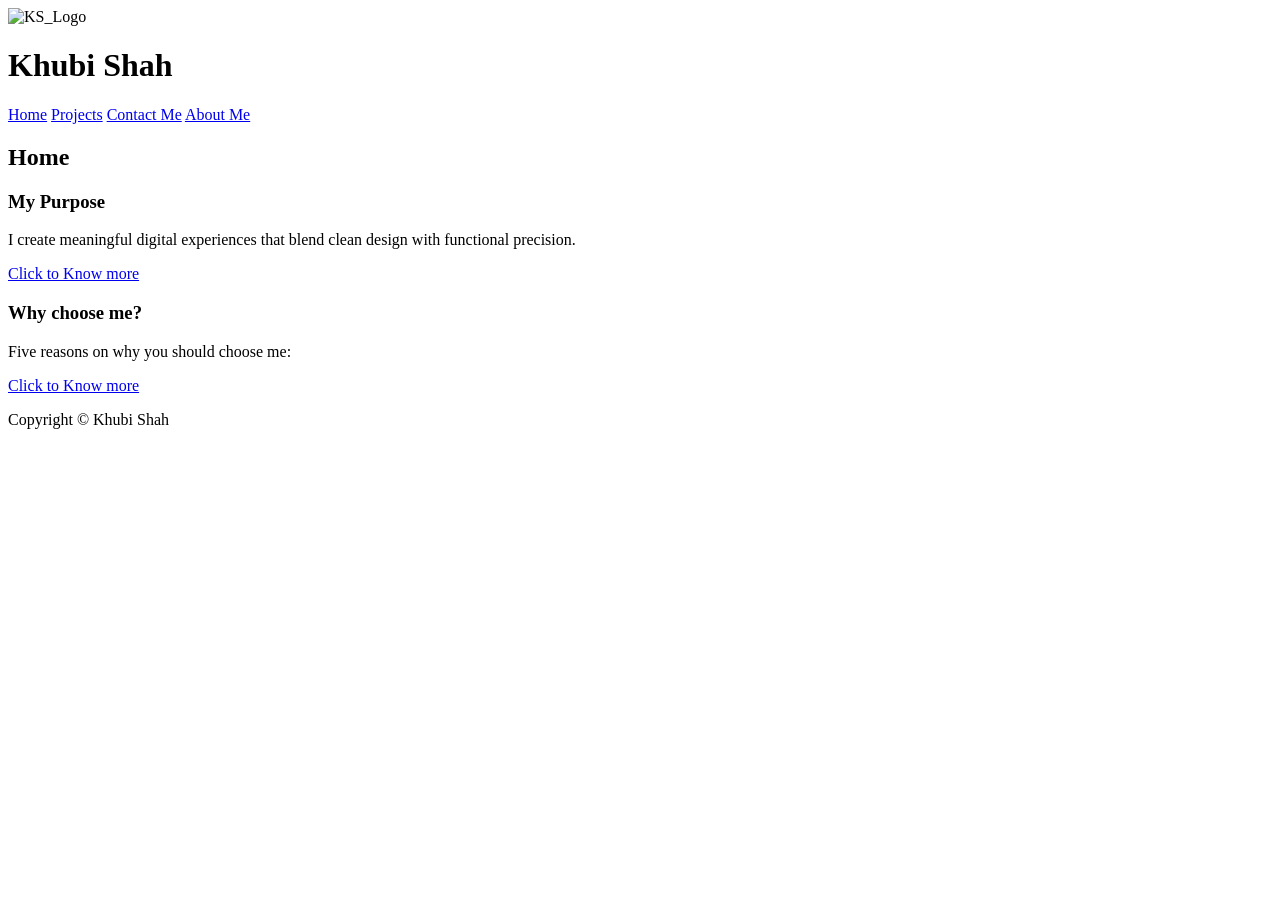
==== index.html @ c925cc27 "Text changes" ====
<!DOCTYPE html>
<html lang="en">

  <head>
    <meta charset="UTF-8">
    <meta name="viewport" content="width=device-width, initial-scale=1.0">
    <meta name="Khubi Shah" content="Home page: The page contains description of what the company is about">
    <link rel="stylesheet" type="text/css" href="styles/styles.css">
    <link rel="stylesheet" type="text/css" href="styles/index.css">
    <title>Khubi Shah | UX Designer & Frontend Developer Portfolio</title>
  </head>

  <body>
    <header>
      <img src="images/logo.png" alt="KS_Logo" loading="lazy">
      <h1>Khubi Shah</h1>
    </header>

    <nav>
      <a href="index.html">Home</a>
      <a href="projects.html">Projects</a>
      <a href="contact_me.html">Contact Me</a>
      <a href="about_me.html">About Me</a>
    </nav>

    <main>
          <h2> Home </h2>
            <div class="row">
              <div class="column">
                <div class="card">
                  <div class="box">
                    <h3>My Purpose</h3>
                    <p>I create meaningful digital experiences that blend clean design with functional precision.</p>
                    <p><a href="session1.html" class="button"> Click to Know more </a></p>
                  </div>
                </div>
              </div>
            </div>

            <div class="row">
              <div class="column">
                <div class="card">
                  <div class="box">
                    <h3>Why choose me?</h3>
                    <p>Five reasons on why you should choose me:</p>
                    <p><a href="session1.html" class="button"> Click to Know more </a></p>
                  </div>
                </div>
              </div>
            </div>
    </main>

    <footer>
      <div id="footer"></div>
      <div class="container">
        <div class="copyright">
          <span>Copyright &copy; <span class="company-name">Khubi Shah</span></span>
        </div>
      </div>
    </footer>

  </body>
</html>
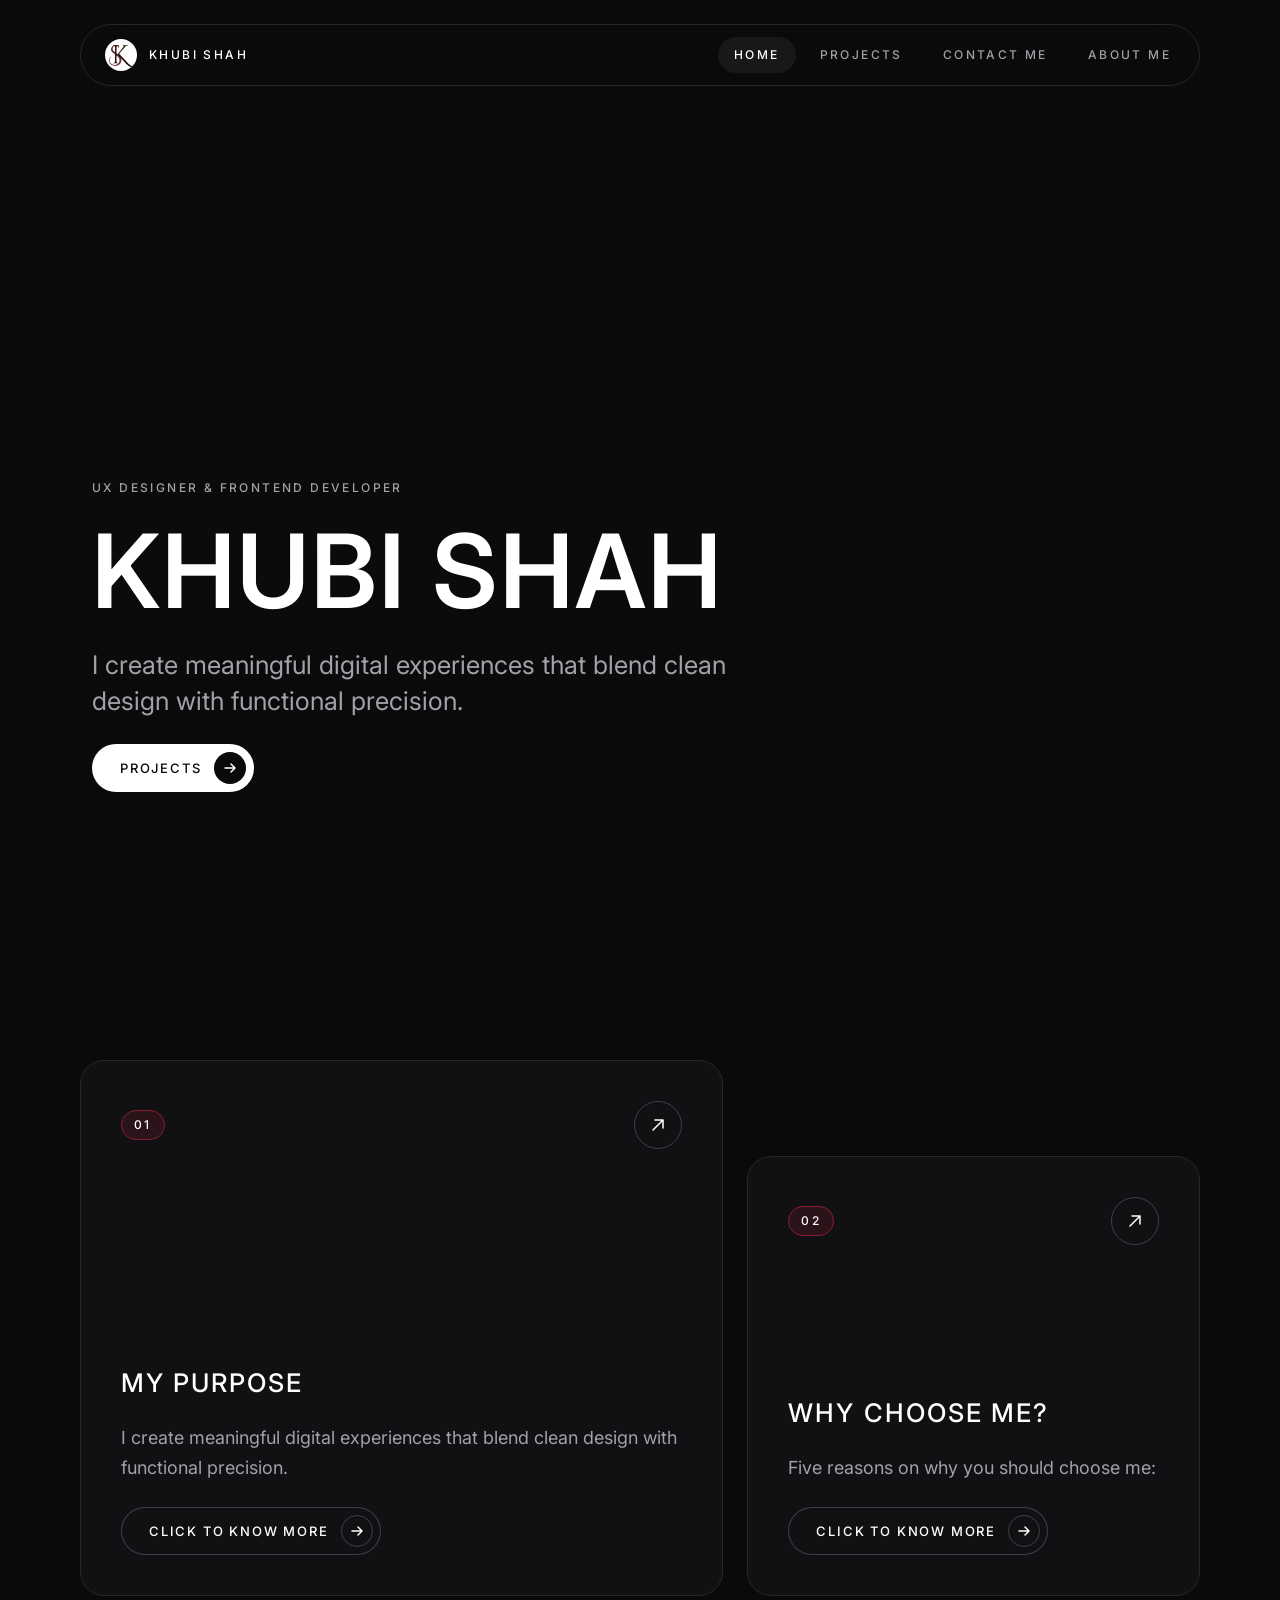
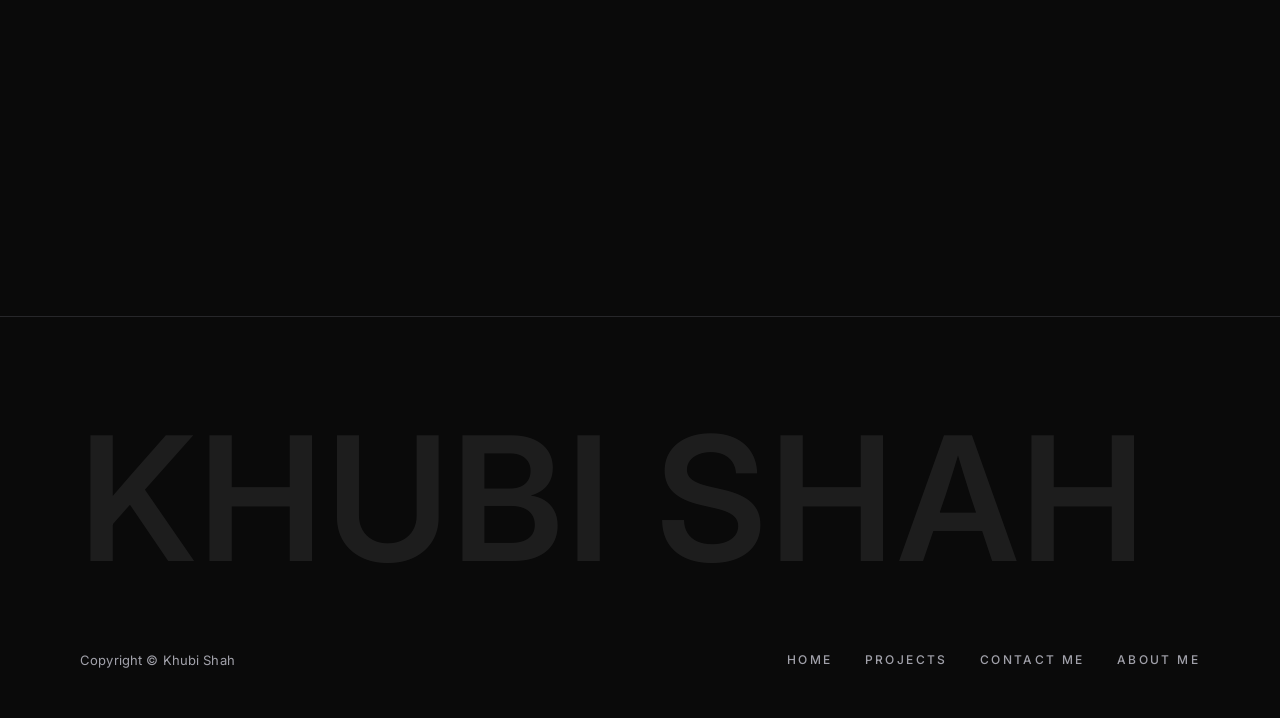
==== commit 75f9a716: "Redesign site in editorial luxury dark-mode style Implements the Figma redesign: shared design token" ====
--- a/index.html
+++ b/index.html
@@ -4,60 +4,81 @@
   <head>
     <meta charset="UTF-8">
     <meta name="viewport" content="width=device-width, initial-scale=1.0">
+    <meta name="theme-color" content="#0A0A0A">
     <meta name="Khubi Shah" content="Home page: The page contains description of what the company is about">
+    <link rel="preconnect" href="https://fonts.googleapis.com">
+    <link rel="preconnect" href="https://fonts.gstatic.com" crossorigin>
+    <link rel="stylesheet" href="https://fonts.googleapis.com/css2?family=Inter:wght@300;400;500;600&display=swap">
+    <script>document.documentElement.classList.add('js')</script>
     <link rel="stylesheet" type="text/css" href="styles/styles.css">
     <link rel="stylesheet" type="text/css" href="styles/index.css">
-    <title>Khubi Shah | UX Designer & Frontend Developer Portfolio</title>
+    <title>Khubi Shah | UX Designer &amp; Frontend Developer Portfolio</title>
   </head>
 
   <body>
-    <header>
-      <img src="images/logo.png" alt="KS_Logo" loading="lazy">
-      <h1>Khubi Shah</h1>
+    <header class="site-header">
+      <a class="brand" href="index.html">
+        <img src="images/logo.png" alt="KS_Logo" loading="lazy">
+        <span>Khubi Shah</span>
+      </a>
+      <button class="menu-toggle" aria-expanded="false" aria-controls="site-nav" aria-label="Menu"><span></span><span></span></button>
+      <nav id="site-nav" aria-label="Primary">
+        <a class="nav-link" href="index.html" aria-current="page">Home</a>
+        <a class="nav-link" href="projects.html">Projects</a>
+        <a class="nav-link" href="contact_me.html">Contact Me</a>
+        <a class="nav-link" href="about_me.html">About Me</a>
+      </nav>
     </header>
 
-    <nav>
-      <a href="index.html">Home</a>
-      <a href="projects.html">Projects</a>
-      <a href="contact_me.html">Contact Me</a>
-      <a href="about_me.html">About Me</a>
-    </nav>
+    <main>
+      <section class="hero">
+        <div class="hero-frame">
+          <div class="hero-content wrap">
+            <p class="eyebrow" data-reveal>UX Designer &amp; Frontend Developer</p>
+            <h1 class="display" data-reveal style="--d:80ms">Khubi Shah</h1>
+            <h2 class="visually-hidden">Home</h2>
+            <p class="subtitle" data-reveal style="--d:160ms">I create meaningful digital experiences that blend clean design with functional precision.</p>
+            <p data-reveal style="--d:240ms"><a href="projects.html" class="button">Projects</a></p>
+          </div>
+        </div>
+      </section>
 
-    <main>
-          <h2> Home </h2>
-            <div class="row">
-              <div class="column">
-                <div class="card">
-                  <div class="box">
-                    <h3>My Purpose</h3>
-                    <p>I create meaningful digital experiences that blend clean design with functional precision.</p>
-                    <p><a href="session1.html" class="button"> Click to Know more </a></p>
-                  </div>
-                </div>
-              </div>
+      <section class="section wrap features">
+        <div class="feature-col" data-reveal>
+          <article class="card-feature">
+            <div class="card-top"><span class="tag tag--heritage">01</span><span class="chip" aria-hidden="true"></span></div>
+            <div class="card-body">
+              <h3>My Purpose</h3>
+              <p>I create meaningful digital experiences that blend clean design with functional precision.</p>
+              <a href="session1.html" class="button button--ghost">Click to Know more</a>
             </div>
-
-            <div class="row">
-              <div class="column">
-                <div class="card">
-                  <div class="box">
-                    <h3>Why choose me?</h3>
-                    <p>Five reasons on why you should choose me:</p>
-                    <p><a href="session1.html" class="button"> Click to Know more </a></p>
-                  </div>
-                </div>
-              </div>
+          </article>
+        </div>
+        <div class="feature-col feature-col--offset" data-reveal style="--d:120ms">
+          <article class="card-feature">
+            <div class="card-top"><span class="tag tag--heritage">02</span><span class="chip" aria-hidden="true"></span></div>
+            <div class="card-body">
+              <h3>Why choose me?</h3>
+              <p>Five reasons on why you should choose me:</p>
+              <a href="session1.html" class="button button--ghost">Click to Know more</a>
             </div>
+          </article>
+        </div>
+      </section>
     </main>
 
-    <footer>
-      <div id="footer"></div>
-      <div class="container">
-        <div class="copyright">
-          <span>Copyright &copy; <span class="company-name">Khubi Shah</span></span>
-        </div>
+    <footer class="site-footer">
+      <div class="wordmark" aria-hidden="true">Khubi Shah</div>
+      <div class="footer-bar">
+        <p>Copyright &copy; <span class="company-name">Khubi Shah</span></p>
+        <nav class="footer-links" aria-label="Footer">
+          <a href="index.html">Home</a>
+          <a href="projects.html">Projects</a>
+          <a href="contact_me.html">Contact Me</a>
+          <a href="about_me.html">About Me</a>
+        </nav>
       </div>
     </footer>
-
+    <script src="scripts/main.js" defer></script>
   </body>
-</html>+</html>
--- a/styles/styles.css
+++ b/styles/styles.css
@@ -0,0 +1,241 @@
+/* ==========================================================================
+   Khubi Shah Portfolio: luxury editorial dark-mode design system
+   Tokens mirror the Figma variables (Color / Spacing / Radius) and text styles.
+   ========================================================================== */
+:root {
+  /* color/* */
+  --bg-base: #0A0A0A;
+  --bg-raised: #0D0D0D;
+  --surface-card: #111113;
+  --surface-hover: #18181B;
+  --border-default: #27272A;
+  --border-strong: #3F3F46;
+  --text-primary: #FFFFFF;
+  --text-muted: #A1A1AA;
+  --text-subtle: #71717A;
+  --cta-fill: #FFFFFF;
+  --cta-on-fill: #0A0A0A;
+  --accent-heritage: #8C1C34;
+  --state-error: #F87171;
+  --state-success: #4ADE80;
+
+  /* type */
+  --font: 'Inter', system-ui, -apple-system, 'Segoe UI', Arial, sans-serif;
+
+  /* radius/* */
+  --r-md: 16px;
+  --r-lg: 24px;
+  --r-xl: 40px;
+  --r-pill: 999px;
+
+  /* layout */
+  --margin: 80px;
+  --section-y: 160px;
+  --max: 1440px;
+  --ease: cubic-bezier(0.22, 1, 0.36, 1);
+
+  /* swap this to change the home hero image */
+  --hero-image: url('../images/website.png');
+}
+@media (max-width: 1024px) { :root { --margin: 40px; --section-y: 120px; } }
+@media (max-width: 768px)  { :root { --margin: 20px; --section-y: 96px; } }
+
+*, *::before, *::after { box-sizing: border-box; }
+html { scroll-behavior: smooth; background: var(--bg-base); }
+body {
+  margin: 0;
+  background: var(--bg-base);
+  color: var(--text-primary);
+  font-family: var(--font);
+  font-size: 16px;
+  line-height: 1.625;
+  -webkit-font-smoothing: antialiased;
+}
+img { max-width: 100%; display: block; }
+a { color: inherit; }
+:focus-visible { outline: 2px solid var(--text-primary); outline-offset: 3px; }
+::selection { background: var(--accent-heritage); color: #fff; }
+
+/* ---------- type styles (type/*) ---------- */
+.display, h1, h2, h3 { margin: 0; font-weight: 600; text-transform: uppercase; color: var(--text-primary); }
+.display { font-size: clamp(52px, 8vw, 112px); line-height: 1; letter-spacing: 0.02em; }
+h1 { font-size: clamp(40px, 5vw, 72px); line-height: 1.06; letter-spacing: 0.04em; }
+h2 { font-size: clamp(32px, 3.4vw, 48px); line-height: 1.17; letter-spacing: 0.06em; }
+h3 { font-size: clamp(22px, 2vw, 28px); line-height: 1.3; letter-spacing: 0.08em; font-weight: 500; }
+.subtitle { font-size: clamp(22px, 2vw, 28px); line-height: 1.43; margin: 0; }
+.lead, .body-lg { font-size: 18px; line-height: 1.67; color: var(--text-muted); margin: 0; }
+p { margin: 0; }
+.eyebrow {
+  margin: 0; font-size: 12px; line-height: 16px; font-weight: 500;
+  letter-spacing: 0.2em; text-transform: uppercase; color: var(--text-muted);
+}
+.eyebrow.subtle { color: var(--text-subtle); }
+
+.wrap { width: 100%; max-width: var(--max); margin: 0 auto; padding-left: var(--margin); padding-right: var(--margin); }
+
+/* ---------- header (floating glass pill) ---------- */
+.site-header {
+  position: fixed; top: 24px; left: 50%; transform: translateX(-50%);
+  width: min(1280px, calc(100% - 2 * var(--margin)));
+  display: flex; align-items: center; justify-content: space-between;
+  padding: 12px 12px 12px 24px;
+  background: rgba(10, 10, 10, 0.6);
+  -webkit-backdrop-filter: blur(24px); backdrop-filter: blur(24px);
+  border: 1px solid var(--border-default);
+  border-radius: var(--r-pill);
+  z-index: 100;
+  transition: background 0.3s var(--ease), border-color 0.3s var(--ease);
+}
+.site-header.is-scrolled { background: rgba(10, 10, 10, 0.88); border-color: var(--border-strong); }
+.brand { display: flex; align-items: center; gap: 12px; text-decoration: none; }
+.brand img { width: 32px; height: 32px; border-radius: 50%; background: #fff; object-fit: contain; }
+.brand span { font-size: 12px; font-weight: 500; letter-spacing: 0.2em; text-transform: uppercase; }
+.site-header nav { display: flex; align-items: center; gap: 8px; }
+.nav-link {
+  position: relative; padding: 10px 16px; border-radius: var(--r-pill);
+  font-size: 12px; line-height: 16px; font-weight: 500; letter-spacing: 0.2em; text-transform: uppercase;
+  text-decoration: none; color: var(--text-muted);
+  transition: color 0.25s var(--ease), background 0.25s var(--ease);
+}
+.nav-link::after {
+  content: ""; position: absolute; left: 16px; right: 16px; bottom: 6px; height: 1px;
+  background: var(--accent-heritage); transform: scaleX(0); transform-origin: left;
+  transition: transform 0.25s var(--ease);
+}
+.nav-link:hover { color: var(--text-primary); }
+.nav-link:hover::after { transform: scaleX(1); }
+.nav-link[aria-current="page"] { color: var(--text-primary); background: var(--surface-hover); }
+.nav-link[aria-current="page"]::after { display: none; }
+.menu-toggle { display: none; }
+
+@media (max-width: 768px) {
+  .site-header { top: 12px; width: calc(100% - 24px); padding: 8px 8px 8px 16px; }
+  .menu-toggle {
+    display: grid; place-items: center; width: 44px; height: 44px; border-radius: 50%;
+    background: transparent; border: 1px solid var(--border-strong); cursor: pointer; padding: 0; position: relative;
+  }
+  .menu-toggle span { position: absolute; width: 16px; height: 1.5px; background: #fff; transition: transform 0.3s var(--ease); }
+  .menu-toggle span:first-child { transform: translateY(-3px); }
+  .menu-toggle span:last-child { transform: translateY(3px); }
+  .menu-toggle[aria-expanded="true"] span:first-child { transform: rotate(45deg); }
+  .menu-toggle[aria-expanded="true"] span:last-child { transform: rotate(-45deg); }
+  .site-header nav {
+    position: fixed; inset: 0; z-index: -1; background: var(--bg-base);
+    flex-direction: column; justify-content: center; align-items: flex-start; gap: 16px;
+    padding: 96px var(--margin) 48px;
+    opacity: 0; visibility: hidden; transition: opacity 0.4s var(--ease), visibility 0.4s;
+  }
+  .site-header nav.is-open { opacity: 1; visibility: visible; }
+  .nav-link { font-size: clamp(32px, 9vw, 40px); line-height: 1.2; letter-spacing: 0.06em; padding: 8px 0; background: none !important; }
+  .nav-link::after { left: 0; right: 0; bottom: 4px; }
+}
+
+/* ---------- buttons ---------- */
+.button, button.button {
+  display: inline-flex; align-items: center; gap: 12px;
+  padding: 8px 8px 8px 28px; border: 0; border-radius: var(--r-pill);
+  background: var(--cta-fill); color: var(--cta-on-fill);
+  font: 500 13px/16px var(--font); letter-spacing: 0.14em; text-transform: uppercase;
+  text-decoration: none; cursor: pointer;
+  transition: background 0.25s var(--ease), color 0.25s var(--ease), transform 0.1s;
+}
+.button::after {
+  content: ""; width: 32px; height: 32px; border-radius: 50%; flex: none;
+  background: var(--cta-on-fill) url("data:image/svg+xml,%3Csvg xmlns='http://www.w3.org/2000/svg' width='16' height='16' viewBox='0 0 16 16' fill='none'%3E%3Cpath d='M3 8h10M9 4l4 4-4 4' stroke='%23fff' stroke-width='1.5' stroke-linecap='round' stroke-linejoin='round'/%3E%3C/svg%3E") center / 16px no-repeat;
+  border: 1px solid transparent;
+  transition: transform 0.25s var(--ease), background-color 0.25s var(--ease), border-color 0.25s var(--ease);
+}
+.button:hover { background: #E4E4E7; }
+.button:hover::after { transform: translateX(4px); }
+.button:active { transform: scale(0.98); }
+.button--ghost { background: transparent; color: var(--text-primary); box-shadow: inset 0 0 0 1px var(--border-strong); }
+.button--ghost::after { background-color: transparent; border-color: var(--border-strong); }
+.button--ghost:hover { background: var(--cta-fill); color: var(--cta-on-fill); }
+.button--ghost:hover::after { background-color: var(--cta-on-fill); border-color: var(--cta-on-fill); }
+.button--block { width: 100%; justify-content: space-between; }
+
+/* ---------- tag + chip ---------- */
+.tag {
+  display: inline-block; padding: 6px 12px; border: 1px solid var(--border-default); border-radius: var(--r-pill);
+  font-size: 12px; line-height: 16px; font-weight: 500; letter-spacing: 0.2em; text-transform: uppercase; color: var(--text-muted);
+}
+.tag--heritage { background: rgba(140, 28, 52, 0.2); border-color: var(--accent-heritage); color: var(--text-primary); }
+.chip {
+  flex: none; width: 48px; height: 48px; border-radius: 50%; border: 1px solid var(--border-strong);
+  background: url("data:image/svg+xml,%3Csvg xmlns='http://www.w3.org/2000/svg' width='16' height='16' viewBox='0 0 16 16' fill='none'%3E%3Cpath d='M3 13L13 3M5 3h8v8' stroke='%23fff' stroke-width='1.5' stroke-linecap='round' stroke-linejoin='round'/%3E%3C/svg%3E") center / 16px no-repeat;
+  transition: border-color 0.3s var(--ease), background-color 0.3s var(--ease), transform 0.4s var(--ease);
+}
+
+/* ---------- feature card ---------- */
+.card-feature {
+  display: flex; flex-direction: column; justify-content: space-between; gap: 48px; height: 100%; min-height: 440px;
+  padding: 40px; background: var(--surface-card); border: 1px solid var(--border-default); border-radius: var(--r-lg);
+  transition: background 0.35s var(--ease), border-color 0.35s var(--ease), box-shadow 0.35s var(--ease);
+}
+.card-feature:hover {
+  background: var(--surface-hover); border-color: var(--border-strong);
+  box-shadow: 0 24px 64px rgba(0, 0, 0, 0.6), 0 0 0 1px rgba(255, 255, 255, 0.08), 0 0 40px rgba(140, 28, 52, 0.25);
+}
+.card-feature:hover .chip { border-color: var(--text-primary); }
+.card-top { display: flex; justify-content: space-between; align-items: center; }
+.card-body { display: flex; flex-direction: column; align-items: flex-start; gap: 24px; }
+.card-body p { color: var(--text-muted); font-size: 18px; line-height: 1.67; }
+
+/* ---------- page header / sections ---------- */
+.page-header { padding-top: 200px; padding-bottom: 96px; display: flex; flex-direction: column; gap: 24px; }
+.section { padding-top: var(--section-y); padding-bottom: var(--section-y); }
+.band { background: var(--bg-raised); }
+
+/* ---------- numbered reasons (detail pages) ---------- */
+.reasons { counter-reset: reason; list-style: none; margin: 0; padding: 0; border-bottom: 1px solid var(--border-default); }
+.reasons li {
+  counter-increment: reason; display: grid; grid-template-columns: repeat(12, 1fr); column-gap: 24px; row-gap: 12px;
+  padding: 48px 0; border-top: 1px solid var(--border-default); margin: 0;
+  transition: background 0.35s var(--ease);
+}
+.reasons li::before {
+  content: counter(reason, decimal-leading-zero); grid-column: span 2;
+  font-size: clamp(40px, 5vw, 72px); line-height: 1; font-weight: 600; letter-spacing: 0.04em; color: var(--text-subtle);
+}
+.reasons li h3 { grid-column: span 5; padding-top: 6px; }
+.reasons li p { grid-column: span 5; color: var(--text-muted); font-size: 18px; line-height: 1.67; margin: 0; }
+@media (max-width: 900px) {
+  .reasons li { grid-template-columns: 1fr; padding: 32px 0; }
+  .reasons li::before, .reasons li h3, .reasons li p { grid-column: 1; }
+}
+.closing {
+  background: var(--bg-raised); padding: var(--section-y) var(--margin); margin-top: var(--section-y);
+  display: flex; flex-direction: column; align-items: center; text-align: center; gap: 40px;
+}
+.closing .outro { max-width: 720px; color: var(--text-muted); font-size: 18px; line-height: 1.67; }
+.closing h2 { max-width: 1000px; }
+
+/* ---------- footer ---------- */
+.site-footer { margin-top: var(--section-y); border-top: 1px solid var(--border-default); padding: 96px var(--margin) 48px; overflow: hidden; background: var(--bg-base); }
+.site-footer .wordmark {
+  font-size: clamp(56px, 13.5vw, 200px); line-height: 1; font-weight: 600; letter-spacing: 0.02em;
+  text-transform: uppercase; color: rgba(255, 255, 255, 0.08); white-space: nowrap; margin: 0 0 64px; user-select: none;
+}
+.footer-bar { display: flex; flex-wrap: wrap; gap: 24px 32px; justify-content: space-between; align-items: center; }
+.footer-bar p { margin: 0; font-size: 13px; line-height: 20px; letter-spacing: 0.01em; color: var(--text-muted); }
+.footer-links { display: flex; flex-wrap: wrap; gap: 8px 32px; }
+.footer-links a { font-size: 12px; line-height: 16px; font-weight: 500; letter-spacing: 0.2em; text-transform: uppercase; text-decoration: none; color: var(--text-muted); transition: color 0.25s var(--ease); }
+.footer-links a:hover { color: var(--text-primary); }
+.social-links { display: flex; gap: 12px; }
+.social-links a {
+  width: 40px; height: 40px; display: grid; place-items: center; border: 1px solid var(--border-default); border-radius: 50%;
+  color: var(--text-muted); text-decoration: none; transition: background 0.25s var(--ease), color 0.25s var(--ease), border-color 0.25s var(--ease);
+}
+.social-links a:hover { background: var(--cta-fill); color: var(--cta-on-fill); border-color: var(--cta-fill); }
+
+/* ---------- motion ---------- */
+.js [data-reveal] { opacity: 0; transform: translateY(24px); transition: opacity 0.7s var(--ease), transform 0.7s var(--ease); transition-delay: var(--d, 0ms); }
+.js [data-reveal].is-visible { opacity: 1; transform: none; }
+@media (prefers-reduced-motion: reduce) {
+  html { scroll-behavior: auto; }
+  *, *::before, *::after { transition-duration: 0.01ms !important; animation-duration: 0.01ms !important; }
+  .js [data-reveal] { opacity: 1; transform: none; }
+}
+
+/* ---------- utilities ---------- */
+.visually-hidden { position: absolute; width: 1px; height: 1px; overflow: hidden; clip: rect(0 0 0 0); white-space: nowrap; }
--- a/styles/index.css
+++ b/styles/index.css
@@ -0,0 +1,26 @@
+/* Home: hero + asymmetric 7/5 feature row */
+.hero { padding: 12px; min-height: 100vh; display: flex; }
+.hero-frame {
+  position: relative; flex: 1; min-height: calc(100vh - 24px); border-radius: var(--r-xl); overflow: hidden;
+  display: flex; align-items: flex-end; background: var(--bg-raised); isolation: isolate;
+}
+.hero-frame::before {
+  content: ""; position: absolute; inset: 0; z-index: -2;
+  background: var(--hero-image) center / cover no-repeat; transform: scale(1.08);
+  transition: transform 1.6s var(--ease);
+}
+body.loaded .hero-frame::before { transform: scale(1); }
+.hero-frame::after {
+  content: ""; position: absolute; inset: 0; z-index: -1;
+  background: linear-gradient(180deg, rgba(10,10,10,.82) 0%, rgba(10,10,10,.7) 45%, rgba(10,10,10,.97) 100%);
+}
+.hero-content { display: flex; flex-direction: column; align-items: flex-start; gap: 24px; padding-bottom: 96px; padding-top: 160px; }
+.hero-content .subtitle { max-width: 640px; color: var(--text-muted); }
+.features { display: grid; grid-template-columns: repeat(12, 1fr); column-gap: 24px; row-gap: 24px; }
+.feature-col { grid-column: span 7; }
+.feature-col--offset { grid-column: span 5; padding-top: 96px; }
+@media (max-width: 900px) {
+  .feature-col, .feature-col--offset { grid-column: 1 / -1; padding-top: 0; }
+  .card-feature { min-height: 420px; padding: 28px; }
+  .hero-content { padding-bottom: 64px; }
+}
